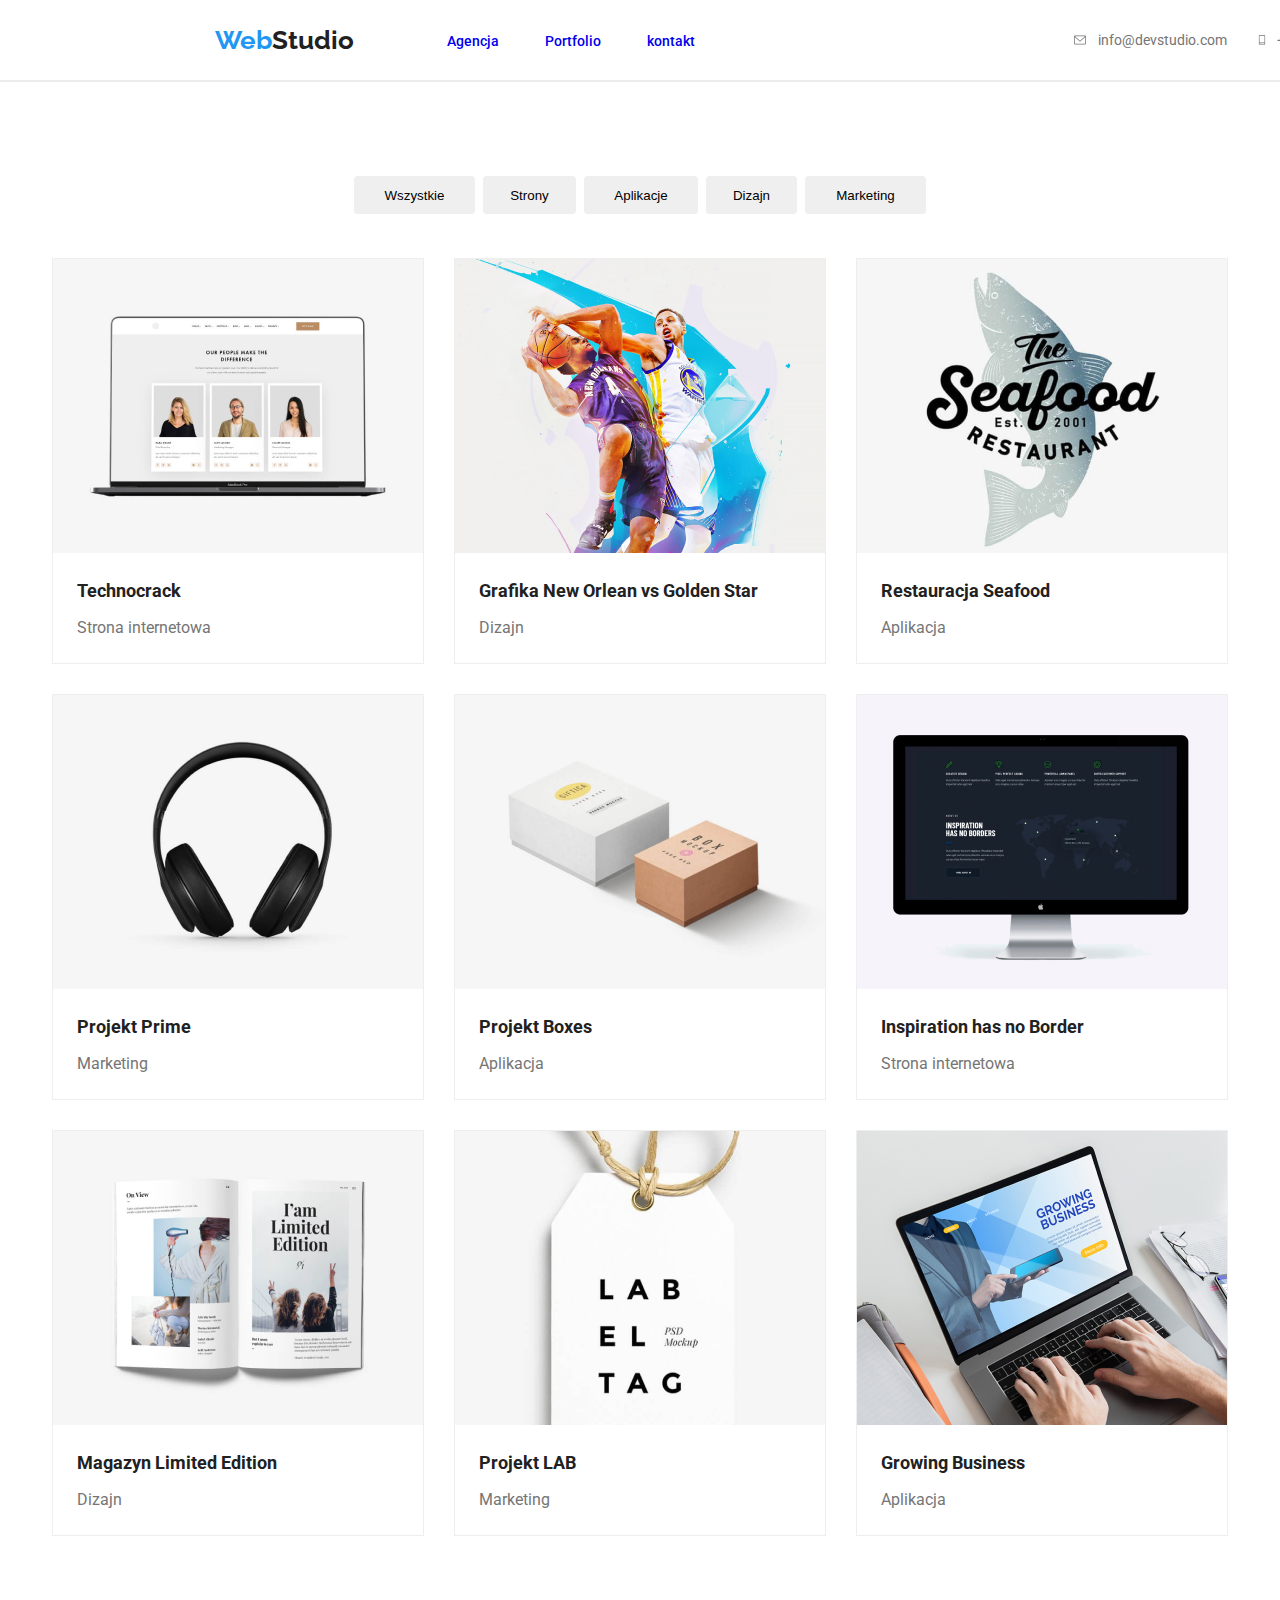
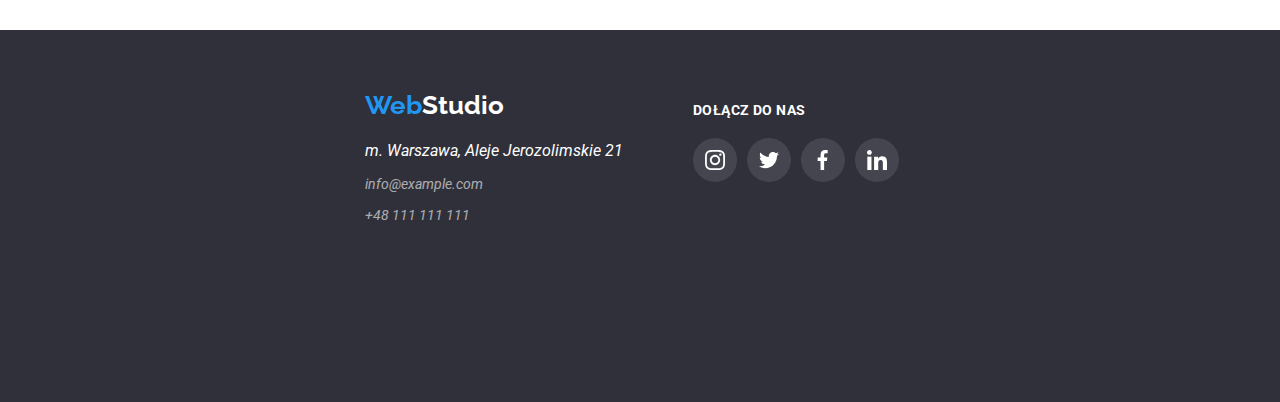
==== portfolio.html @ 47e2e4c1 "cloning hmwk 4" ====
<!DOCTYPE html>
<html lang="en">
  <head>
    <meta charset="UTF-8" />
    <meta http-equiv="X-UA-Compatible" content="IE=edge" />
    <meta name="viewport" content="width=device-width, initial-scale=1.0" />
    <link rel="preconnect" href="https://fonts.googleapis.com" />
    <link rel="preconnect" href="https://fonts.gstatic.com" crossorigin />
    <link
      href="https://fonts.googleapis.com/css2?family=Raleway:wght@700&family=Roboto:wght@400;500;700;900&display=swap"
      rel="stylesheet"
    />
    <link
      rel="stylesheet"
      type="text/html"
      href="node_modules/modern-normalize/modern-normalize.css"
    />
    <link rel="stylesheet" href="css\styles.css" />
    <title>Portfolio</title>
  </head>
  <body>
    <header class="header">
      <a href="index.html" class="aLink"
        ><span class="headerLogoTextProps"><span class="blueText">Web</span>Studio</span></a
      >
      <nav class="navContainer">
        <ul class="listOfNavBtns">
          <li class="listItemProps">
            <a href="#" class="aLink blueTextOnHover"><span>Agencja</span></a>
          </li>
          <li class="listItemProps">
            <a href="portfolio.html" class="aLink blueTextOnHover"><span>Portfolio</span></a>
          </li>
          <li class="listItemProps">
            <a href="#" class="aLink blueTextOnHover"><span>kontakt</span></a>
          </li>
        </ul>
      </nav>
      <section class="contact">
        <a href="mailto:info@devstudio.com" class="aLink blueTextOnHover contactHeader">
          <svg width="16px" height="12px">
            <use href="images\svg\icons.svg#envelope"></use>
          </svg>
          info@devstudio.com</a
        >
        <a href="tel:+48111111111" class="aLink blueTextOnHover contactHeader phoneNumberAlignment"
          ><svg width="10px" height="16px">
            <use href="images\svg\icons.svg#smartphone"></use>
          </svg>
          +48 111 111 111
        </a>
      </section>
    </header>
    <div class="line"></div>
    <main class="portfoliogalleryMenu">
      <div class="container">
        <ul class="listOfCategoryBtns">
          <li class="listItemProps">
            <button type="button" class="btnChangeOnHover portfolioBtn1">Wszystkie</button>
          </li>
          <li class="listItemProps">
            <button type="button" class="btnChangeOnHover portfolioBtn2">Strony</button>
          </li>
          <li class="listItemProps">
            <button type="button" class="btnChangeOnHover portfolioBtn3">Aplikacje</button>
          </li>
          <li class="listItemProps">
            <button type="button" class="btnChangeOnHover portfolioBtn4">Dizajn</button>
          </li>
          <li class="listItemProps">
            <button type="button" class="btnChangeOnHover portfolioBtn5">Marketing</button>
          </li>
        </ul>
        <ul class="portfolioGalleryFirstRow">
          <li class="listItemProps">
            <figure class="portfolioGalleryItems">
              <img
                src="images\portfolio\laptopWithWebsite.jpg"
                alt="laptop with website on screen"
              />
              <figcaption class="galleryDescription">
                <b class="galleryDescriptionTitle">Technocrack</b>Strona internetowa
              </figcaption>
            </figure>
          </li>
          <li class="listItemProps">
            <figure class="portfolioGalleryItems">
              <img
                src="images\portfolio\basteballPoster.jpg"
                alt="basteball poster with New orleans and Golden stars"
              />
              <figcaption class="galleryDescription">
                <b class="galleryDescriptionTitle">Grafika New Orlean vs Golden Star</b>Dizajn
              </figcaption>
            </figure>
          </li>
          <li class="listItemProps">
            <figure class="portfolioGalleryItems">
              <img src="images\portfolio\restaurantLogo.jpg" alt="Logo of seafood restaurant" />
              <figcaption class="galleryDescription">
                <b class="galleryDescriptionTitle">Restauracja Seafood</b>Aplikacja
              </figcaption>
            </figure>
          </li>
        </ul>
        <ul class="portfolioGallerySecondRow">
          <li class="listItemProps">
            <figure class="portfolioGalleryItems">
              <img src="images\portfolio\headphones.jpg" alt="headphones" />
              <figcaption class="galleryDescription">
                <b class="galleryDescriptionTitle">Projekt Prime</b>Marketing
              </figcaption>
            </figure>
          </li>
          <li class="listItemProps">
            <figure class="portfolioGalleryItems">
              <img
                src="images\portfolio\boxes.jpg"
                alt="two boxes, first bigger with white color and second smaller and more orange"
              />
              <figcaption class="galleryDescription">
                <b class="galleryDescriptionTitle">Projekt Boxes</b>Aplikacja
              </figcaption>
            </figure>
          </li>
          <li class="listItemProps">
            <figure class="portfolioGalleryItems">
              <img src="images\portfolio\websiteOnMonitor.jpg" alt="website on monitor" />
              <figcaption class="galleryDescription">
                <b class="galleryDescriptionTitle">Inspiration has no Border</b>Strona internetowa
              </figcaption>
            </figure>
          </li>
        </ul>
        <ul class="portfolioGalleryThirdRow">
          <li class="listItemProps">
            <figure class="portfolioGalleryItems">
              <img src="images\portfolio\magazine.jpg" alt="magazine" />
              <figcaption class="galleryDescription">
                <b class="galleryDescriptionTitle">Magazyn Limited Edition</b>Dizajn
              </figcaption>
            </figure>
          </li>
          <li class="listItemProps">
            <figure class="portfolioGalleryItems">
              <img src="images\portfolio\label.jpg" alt="white label" />
              <figcaption class="galleryDescription">
                <b class="galleryDescriptionTitle">Projekt LAB</b>Marketing
              </figcaption>
            </figure>
          </li>
          <li class="listItemProps">
            <figure class="portfolioGalleryItems">
              <img src="images\portfolio\appOnLaptop.jpg" alt="app on laptop" />
              <figcaption class="galleryDescription">
                <b class="galleryDescriptionTitle">Growing Business</b>Aplikacja
              </figcaption>
            </figure>
          </li>
        </ul>
      </div>
    </main>
    <footer class="footer">
      <div class="mainFooterInfo">
        <a href="index.html" class="aLink"
          ><span class="footerLogoTextProps"><span class="blueText">Web</span>Studio</span></a
        >
        <address class="address">
          m. Warszawa, Aleje Jerozolimskie 21
          <a href="mailto:info@example.com" class="aLink"
            ><span class="blueTextOnHover contactFooter">info@example.com</span></a
          >
          <a href="tel:+48111111111" class="aLink"
            ><span class="blueTextOnHover contactFooter">+48 111 111 111</span></a
          >
        </address>
      </div>
      <div class="socialmediaContainer">
        <span class="joinUsText">DOŁĄCZ DO NAS</span>
        <section class="socialmedia">
          <a href="#" class="iconBackground">
            <svg class="svg" width="20px" height="20px">
              <use href="images\svg\icons.svg#instagram"></use>
            </svg>
          </a>
          <a href="#" class="iconBackground">
            <svg class="svg" width="20px" height="20px">
              <use href="images\svg\icons.svg#twitter"></use>
            </svg>
          </a>
          <a href="#" class="iconBackground">
            <svg class="svg" width="20px" height="20px">
              <use href="images\svg\icons.svg#facebook"></use>
            </svg>
          </a>
          <a href="#" class="iconBackground">
            <svg class="svg" width="20px" height="20px">
              <use href="images\svg\icons.svg#linkedin"></use>
            </svg>
          </a>
        </section>
      </div>
    </footer>
  </body>
</html>
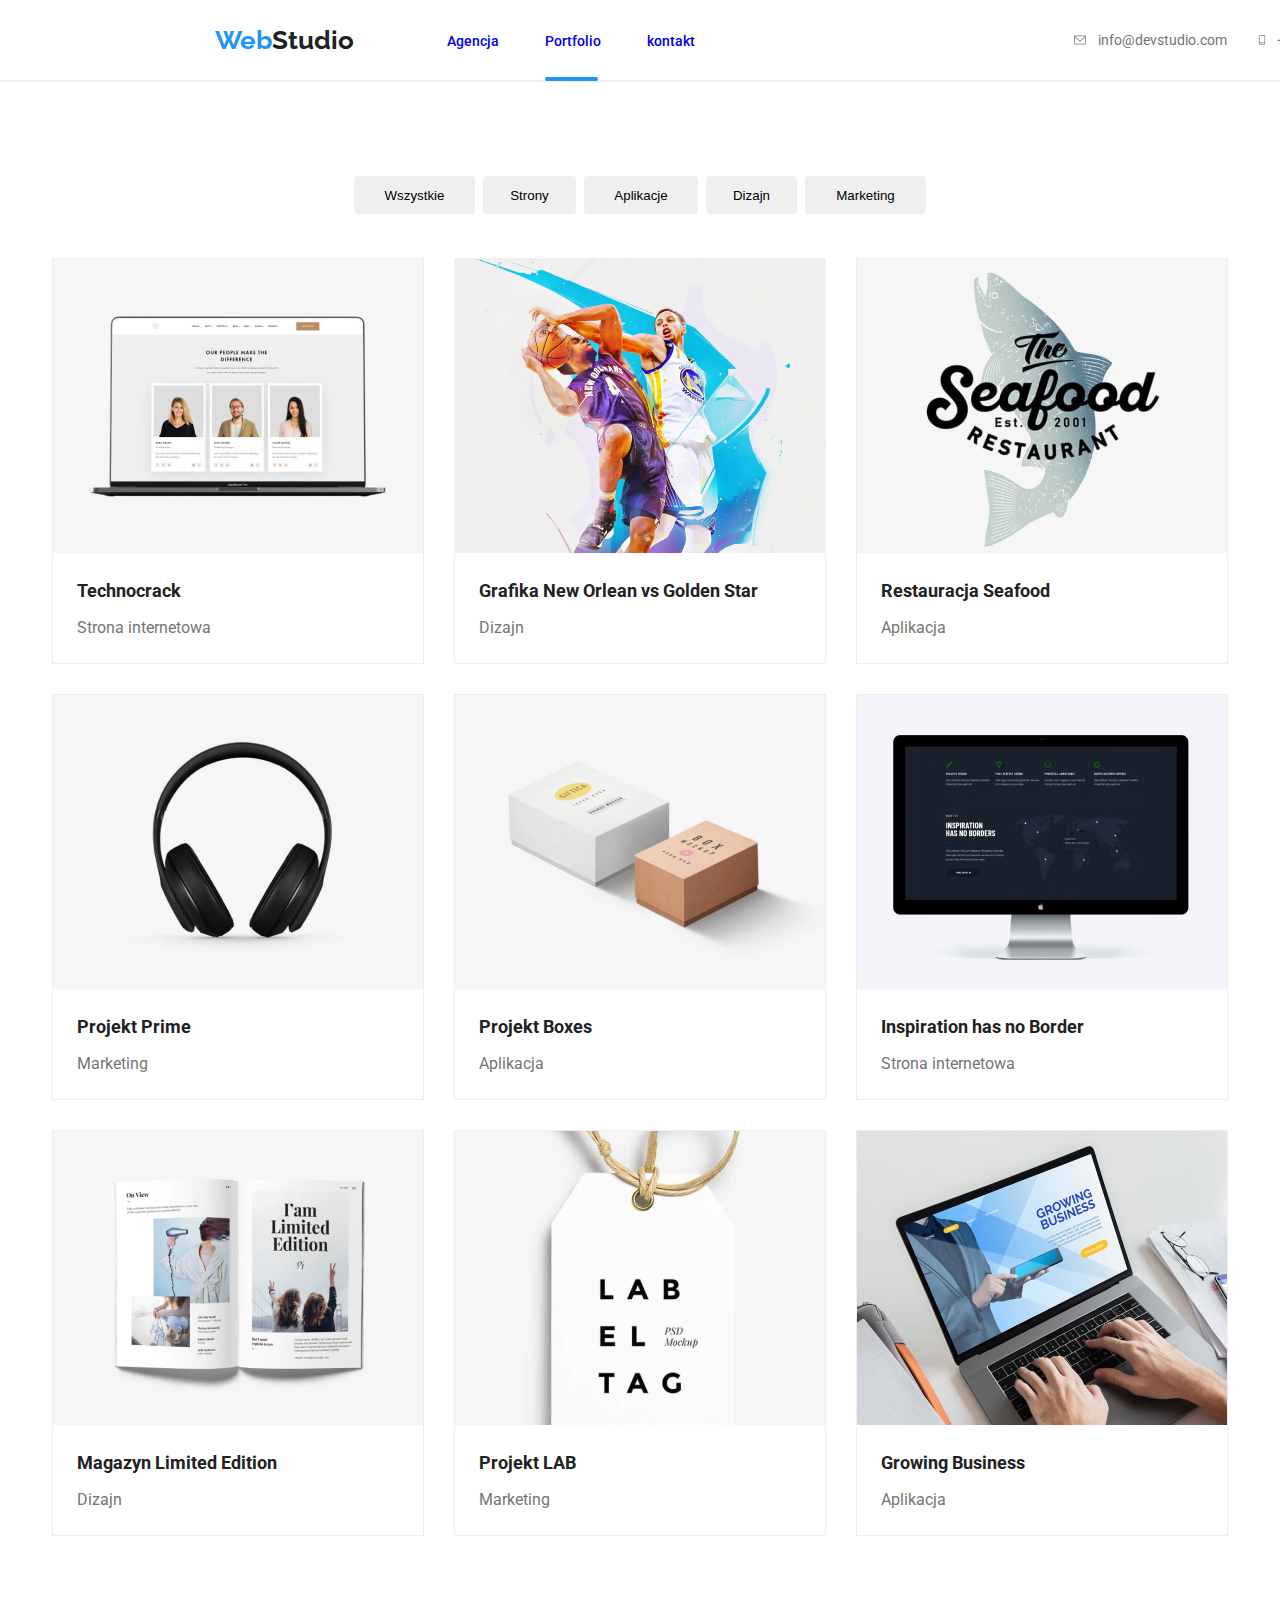
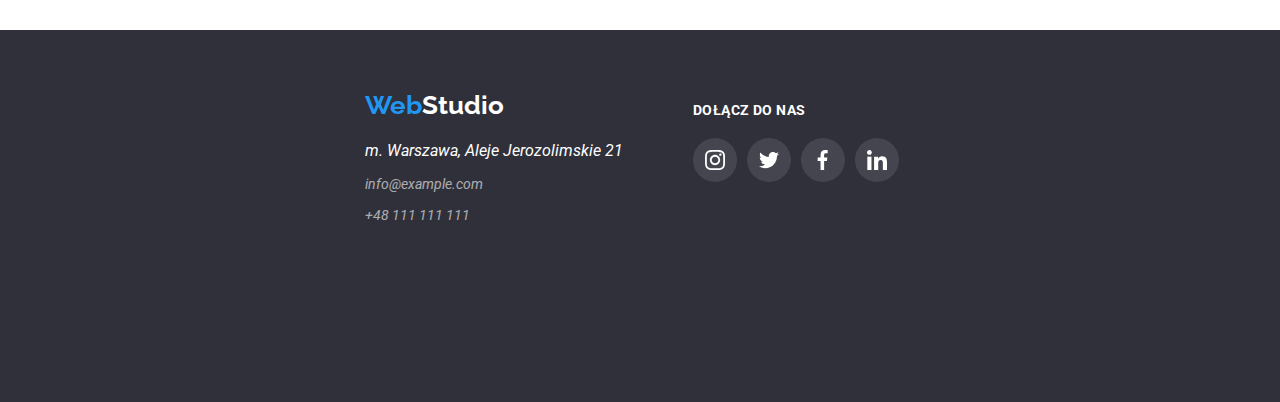
==== commit fe365894: "adding animations" ====
--- a/portfolio.html
+++ b/portfolio.html
@@ -26,13 +26,13 @@
       <nav class="navContainer">
         <ul class="listOfNavBtns">
           <li class="listItemProps">
-            <a href="#" class="aLink blueTextOnHover"><span>Agencja</span></a>
-          </li>
-          <li class="listItemProps">
-            <a href="portfolio.html" class="aLink blueTextOnHover"><span>Portfolio</span></a>
-          </li>
-          <li class="listItemProps">
-            <a href="#" class="aLink blueTextOnHover"><span>kontakt</span></a>
+            <a href="index.html" class="aLink blueTextOnHover">Agencja</a>
+          </li>
+          <li class="listItemProps">
+            <a href="portfolio.html" class="aLink blueTextOnHover actualContent">Portfolio</a>
+          </li>
+          <li class="listItemProps">
+            <a href="#" class="aLink blueTextOnHover">kontakt</a>
           </li>
         </ul>
       </nav>
@@ -74,10 +74,19 @@
         <ul class="portfolioGalleryFirstRow">
           <li class="listItemProps">
             <figure class="portfolioGalleryItems">
-              <img
-                src="images\portfolio\laptopWithWebsite.jpg"
-                alt="laptop with website on screen"
-              />
+              <div class="overlayBox">
+                <div class="overlay">
+                  <span class="overlayText"
+                    >Technocrack jest popularną platformą wykorzystywaną do rozpowszechniania
+                    koronawirusa. Firmy wykorzystują tę platformę do celów szpiegowskich i ataków na
+                    niezabezpieczone serwery konkurencji</span
+                  >
+                </div>
+                <img
+                  src="images\portfolio\laptopWithWebsite.jpg"
+                  alt="laptop with website on screen"
+                />
+              </div>
               <figcaption class="galleryDescription">
                 <b class="galleryDescriptionTitle">Technocrack</b>Strona internetowa
               </figcaption>
@@ -85,10 +94,19 @@
           </li>
           <li class="listItemProps">
             <figure class="portfolioGalleryItems">
-              <img
-                src="images\portfolio\basteballPoster.jpg"
-                alt="basteball poster with New orleans and Golden stars"
-              />
+              <div class="overlayBox">
+                <div class="overlay">
+                  <span class="overlayText"
+                    >Technocrack jest popularną platformą wykorzystywaną do rozpowszechniania
+                    koronawirusa. Firmy wykorzystują tę platformę do celów szpiegowskich i ataków na
+                    niezabezpieczone serwery konkurencji</span
+                  >
+                </div>
+                <img
+                  src="images\portfolio\basteballPoster.jpg"
+                  alt="basteball poster with New orleans and Golden stars"
+                />
+              </div>
               <figcaption class="galleryDescription">
                 <b class="galleryDescriptionTitle">Grafika New Orlean vs Golden Star</b>Dizajn
               </figcaption>
@@ -96,7 +114,16 @@
           </li>
           <li class="listItemProps">
             <figure class="portfolioGalleryItems">
-              <img src="images\portfolio\restaurantLogo.jpg" alt="Logo of seafood restaurant" />
+              <div class="overlayBox">
+                <div class="overlay">
+                  <span class="overlayText"
+                    >Technocrack jest popularną platformą wykorzystywaną do rozpowszechniania
+                    koronawirusa. Firmy wykorzystują tę platformę do celów szpiegowskich i ataków na
+                    niezabezpieczone serwery konkurencji</span
+                  >
+                </div>
+                <img src="images\portfolio\restaurantLogo.jpg" alt="Logo of seafood restaurant" />
+              </div>
               <figcaption class="galleryDescription">
                 <b class="galleryDescriptionTitle">Restauracja Seafood</b>Aplikacja
               </figcaption>
@@ -106,7 +133,16 @@
         <ul class="portfolioGallerySecondRow">
           <li class="listItemProps">
             <figure class="portfolioGalleryItems">
-              <img src="images\portfolio\headphones.jpg" alt="headphones" />
+              <div class="overlayBox">
+                <div class="overlay">
+                  <span class="overlayText"
+                    >Technocrack jest popularną platformą wykorzystywaną do rozpowszechniania
+                    koronawirusa. Firmy wykorzystują tę platformę do celów szpiegowskich i ataków na
+                    niezabezpieczone serwery konkurencji</span
+                  >
+                </div>
+                <img src="images\portfolio\headphones.jpg" alt="headphones" />
+              </div>
               <figcaption class="galleryDescription">
                 <b class="galleryDescriptionTitle">Projekt Prime</b>Marketing
               </figcaption>
@@ -114,10 +150,19 @@
           </li>
           <li class="listItemProps">
             <figure class="portfolioGalleryItems">
-              <img
-                src="images\portfolio\boxes.jpg"
-                alt="two boxes, first bigger with white color and second smaller and more orange"
-              />
+              <div class="overlayBox">
+                <div class="overlay">
+                  <span class="overlayText"
+                    >Technocrack jest popularną platformą wykorzystywaną do rozpowszechniania
+                    koronawirusa. Firmy wykorzystują tę platformę do celów szpiegowskich i ataków na
+                    niezabezpieczone serwery konkurencji</span
+                  >
+                </div>
+                <img
+                  src="images\portfolio\boxes.jpg"
+                  alt="two boxes, first bigger with white color and second smaller and more orange"
+                />
+              </div>
               <figcaption class="galleryDescription">
                 <b class="galleryDescriptionTitle">Projekt Boxes</b>Aplikacja
               </figcaption>
@@ -125,7 +170,16 @@
           </li>
           <li class="listItemProps">
             <figure class="portfolioGalleryItems">
-              <img src="images\portfolio\websiteOnMonitor.jpg" alt="website on monitor" />
+              <div class="overlayBox">
+                <div class="overlay">
+                  <span class="overlayText"
+                    >Technocrack jest popularną platformą wykorzystywaną do rozpowszechniania
+                    koronawirusa. Firmy wykorzystują tę platformę do celów szpiegowskich i ataków na
+                    niezabezpieczone serwery konkurencji</span
+                  >
+                </div>
+                <img src="images\portfolio\websiteOnMonitor.jpg" alt="website on monitor" />
+              </div>
               <figcaption class="galleryDescription">
                 <b class="galleryDescriptionTitle">Inspiration has no Border</b>Strona internetowa
               </figcaption>
@@ -135,7 +189,16 @@
         <ul class="portfolioGalleryThirdRow">
           <li class="listItemProps">
             <figure class="portfolioGalleryItems">
-              <img src="images\portfolio\magazine.jpg" alt="magazine" />
+              <div class="overlayBox">
+                <div class="overlay">
+                  <span class="overlayText"
+                    >Technocrack jest popularną platformą wykorzystywaną do rozpowszechniania
+                    koronawirusa. Firmy wykorzystują tę platformę do celów szpiegowskich i ataków na
+                    niezabezpieczone serwery konkurencji</span
+                  >
+                </div>
+                <img src="images\portfolio\magazine.jpg" alt="magazine" />
+              </div>
               <figcaption class="galleryDescription">
                 <b class="galleryDescriptionTitle">Magazyn Limited Edition</b>Dizajn
               </figcaption>
@@ -143,7 +206,16 @@
           </li>
           <li class="listItemProps">
             <figure class="portfolioGalleryItems">
-              <img src="images\portfolio\label.jpg" alt="white label" />
+              <div class="overlayBox">
+                <div class="overlay">
+                  <span class="overlayText"
+                    >Technocrack jest popularną platformą wykorzystywaną do rozpowszechniania
+                    koronawirusa. Firmy wykorzystują tę platformę do celów szpiegowskich i ataków na
+                    niezabezpieczone serwery konkurencji</span
+                  >
+                </div>
+                <img src="images\portfolio\label.jpg" alt="white label" />
+              </div>
               <figcaption class="galleryDescription">
                 <b class="galleryDescriptionTitle">Projekt LAB</b>Marketing
               </figcaption>
@@ -151,7 +223,16 @@
           </li>
           <li class="listItemProps">
             <figure class="portfolioGalleryItems">
-              <img src="images\portfolio\appOnLaptop.jpg" alt="app on laptop" />
+              <div class="overlayBox">
+                <div class="overlay">
+                  <span class="overlayText"
+                    >Technocrack jest popularną platformą wykorzystywaną do rozpowszechniania
+                    koronawirusa. Firmy wykorzystują tę platformę do celów szpiegowskich i ataków na
+                    niezabezpieczone serwery konkurencji</span
+                  >
+                </div>
+                <img src="images\portfolio\appOnLaptop.jpg" alt="app on laptop" />
+              </div>
               <figcaption class="galleryDescription">
                 <b class="galleryDescriptionTitle">Growing Business</b>Aplikacja
               </figcaption>
